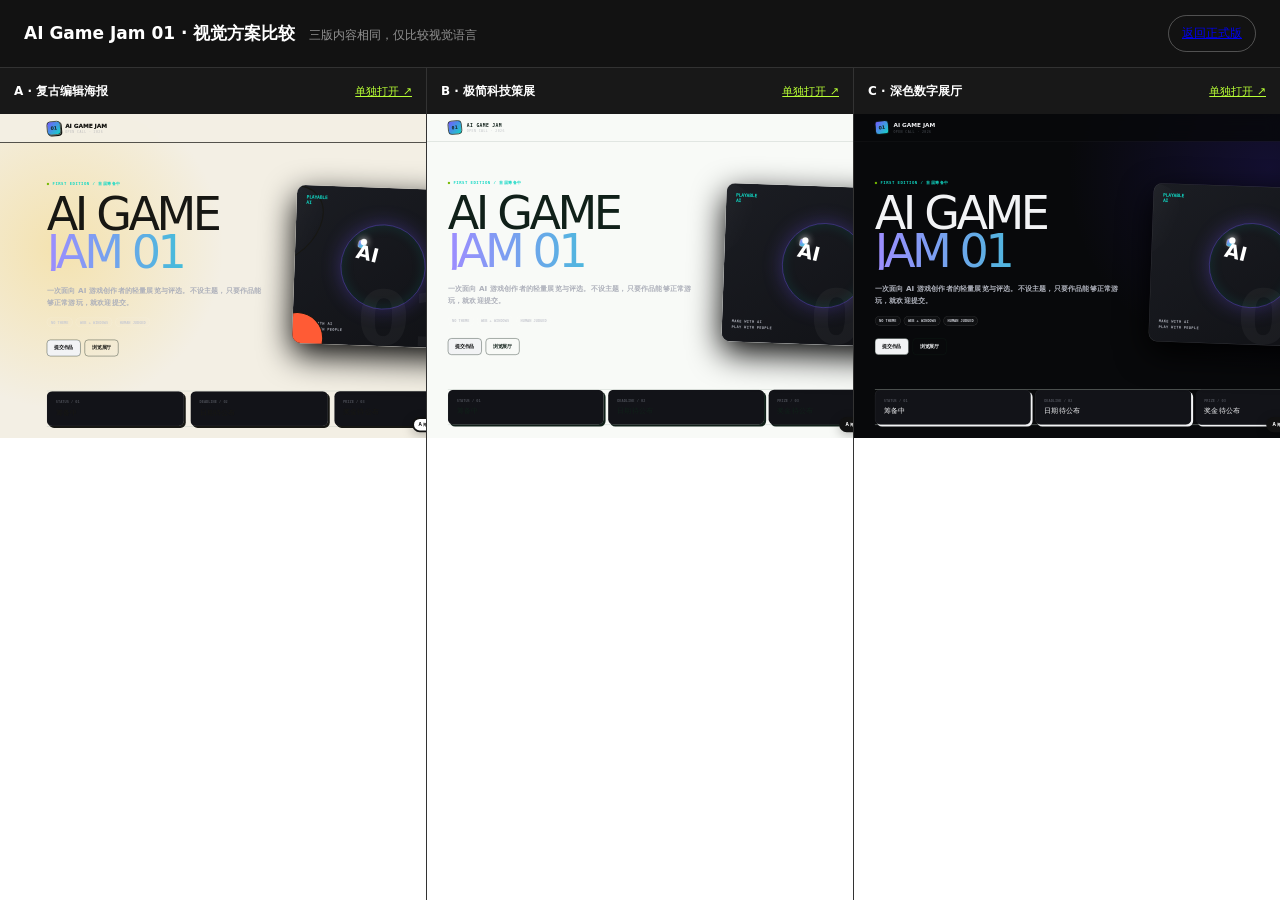
==== gamejam/compare/index.html @ 41d48e21 "Add three AI Game Jam visual previews" ====
<!doctype html>
<html lang="zh-CN">
<head>
  <meta charset="utf-8">
  <meta name="viewport" content="width=device-width, initial-scale=1">
  <meta name="robots" content="noindex">
  <title>视觉方案比较｜AI Game Jam 01</title>
  <style>
    *{box-sizing:border-box}body{margin:0;background:#121212;color:#fff;font-family:Inter,"PingFang SC",system-ui,sans-serif}.top{height:68px;padding:0 24px;display:flex;align-items:center;justify-content:space-between;border-bottom:1px solid #ffffff22}.top div{display:flex;align-items:baseline;gap:14px}.top h1{font-size:17px;margin:0}.top span{font-size:12px;color:#929292}.top a{padding:9px 13px;border:1px solid #ffffff44;border-radius:999px;font-size:12px}.grid{display:grid;grid-template-columns:repeat(3,1fr);gap:1px;background:#ffffff24}.option{min-width:0;background:#181818}.option header{height:46px;padding:0 14px;display:flex;align-items:center;justify-content:space-between}.option strong{font-size:12px}.option a{font-size:11px;color:#b8ff35}.frame{height:calc(100vh - 114px);overflow:hidden;background:#fff}.frame iframe{width:1440px;height:900px;border:0;transform:scale(.36);transform-origin:top left}.note{display:none}@media(max-width:900px){.top span{display:none}.grid{display:block}.option{margin-bottom:1px}.frame{height:520px}.frame iframe{transform:scale(.52)}.note{display:block;padding:12px 18px;background:#b8ff35;color:#111;font-size:12px}}
  </style>
</head>
<body>
  <header class="top"><div><h1>AI Game Jam 01 · 视觉方案比较</h1><span>三版内容相同，仅比较视觉语言</span></div><a href="../">返回正式版</a></header>
  <p class="note">窄屏设备将纵向排列；建议在电脑上比较。</p>
  <main class="grid">
    <section class="option"><header><strong>A · 复古编辑海报</strong><a href="../preview/?theme=a" target="_blank">单独打开 ↗</a></header><div class="frame"><iframe src="../preview/?theme=a" title="A 复古编辑海报"></iframe></div></section>
    <section class="option"><header><strong>B · 极简科技策展</strong><a href="../preview/?theme=b" target="_blank">单独打开 ↗</a></header><div class="frame"><iframe src="../preview/?theme=b" title="B 极简科技策展"></iframe></div></section>
    <section class="option"><header><strong>C · 深色数字展厅</strong><a href="../preview/?theme=c" target="_blank">单独打开 ↗</a></header><div class="frame"><iframe src="../preview/?theme=c" title="C 深色数字展厅"></iframe></div></section>
  </main>
</body>
</html>
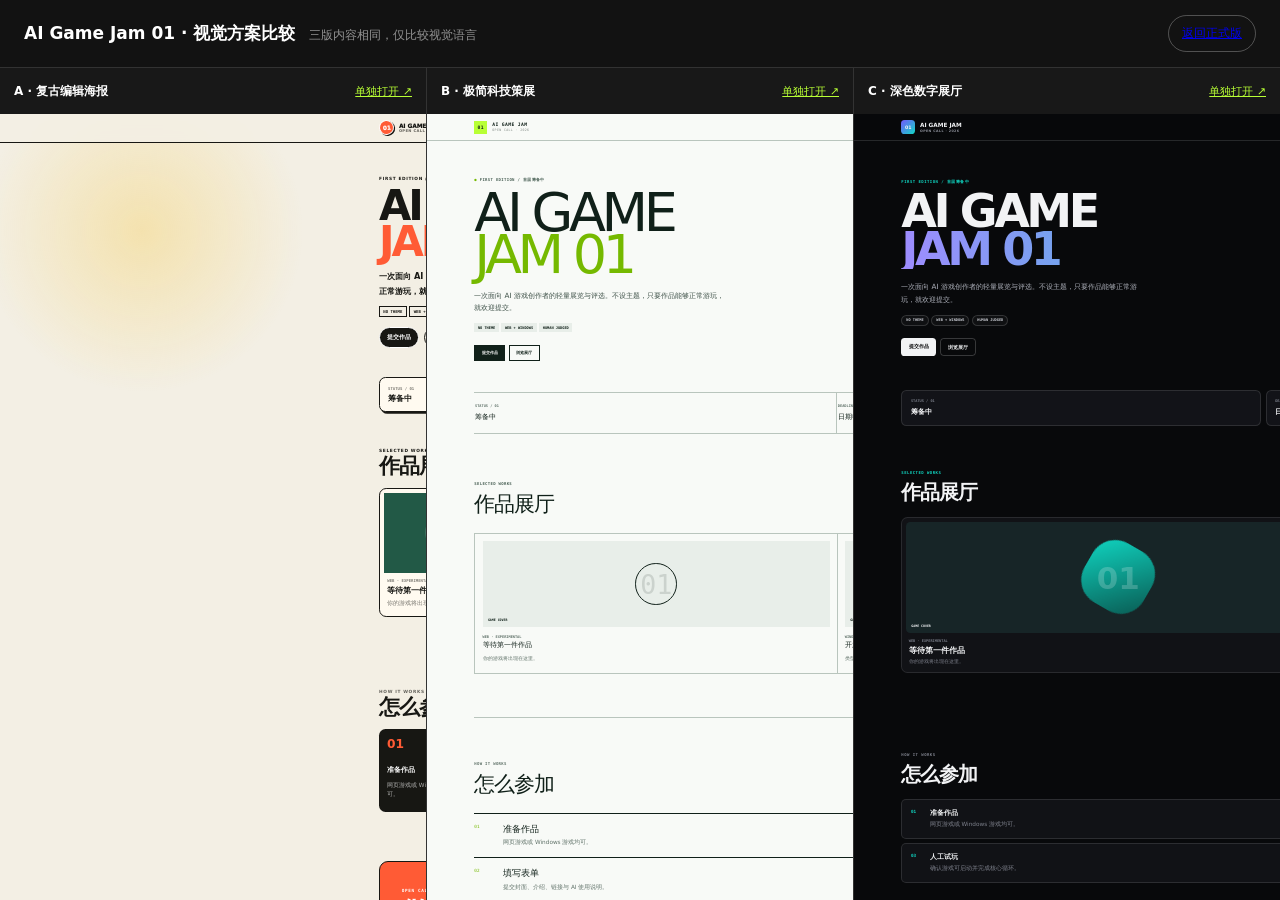
==== commit 7c7e450f: "Fix side-by-side preview rendering" ====
--- a/gamejam/compare/index.html
+++ b/gamejam/compare/index.html
@@ -6,7 +6,7 @@
   <meta name="robots" content="noindex">
   <title>视觉方案比较｜AI Game Jam 01</title>
   <style>
-    *{box-sizing:border-box}body{margin:0;background:#121212;color:#fff;font-family:Inter,"PingFang SC",system-ui,sans-serif}.top{height:68px;padding:0 24px;display:flex;align-items:center;justify-content:space-between;border-bottom:1px solid #ffffff22}.top div{display:flex;align-items:baseline;gap:14px}.top h1{font-size:17px;margin:0}.top span{font-size:12px;color:#929292}.top a{padding:9px 13px;border:1px solid #ffffff44;border-radius:999px;font-size:12px}.grid{display:grid;grid-template-columns:repeat(3,1fr);gap:1px;background:#ffffff24}.option{min-width:0;background:#181818}.option header{height:46px;padding:0 14px;display:flex;align-items:center;justify-content:space-between}.option strong{font-size:12px}.option a{font-size:11px;color:#b8ff35}.frame{height:calc(100vh - 114px);overflow:hidden;background:#fff}.frame iframe{width:1440px;height:900px;border:0;transform:scale(.36);transform-origin:top left}.note{display:none}@media(max-width:900px){.top span{display:none}.grid{display:block}.option{margin-bottom:1px}.frame{height:520px}.frame iframe{transform:scale(.52)}.note{display:block;padding:12px 18px;background:#b8ff35;color:#111;font-size:12px}}
+    *{box-sizing:border-box}body{margin:0;background:#121212;color:#fff;font-family:Inter,"PingFang SC",system-ui,sans-serif}.top{height:68px;padding:0 24px;display:flex;align-items:center;justify-content:space-between;border-bottom:1px solid #ffffff22}.top div{display:flex;align-items:baseline;gap:14px}.top h1{font-size:17px;margin:0}.top span{font-size:12px;color:#929292}.top a{padding:9px 13px;border:1px solid #ffffff44;border-radius:999px;font-size:12px}.grid{display:grid;grid-template-columns:repeat(3,1fr);gap:1px;background:#ffffff24}.option{min-width:0;background:#181818}.option header{height:46px;padding:0 14px;display:flex;align-items:center;justify-content:space-between}.option strong{font-size:12px}.option a{font-size:11px;color:#b8ff35}.frame{height:calc(100vh - 114px);overflow:hidden;background:#fff}.frame iframe{width:277.78%;height:250%;border:0;zoom:.36}.note{display:none}@media(max-width:900px){.top span{display:none}.grid{display:block}.option{margin-bottom:1px}.frame{height:520px}.frame iframe{width:192.31%;height:192.31%;zoom:.52}.note{display:block;padding:12px 18px;background:#b8ff35;color:#111;font-size:12px}}
   </style>
 </head>
 <body>
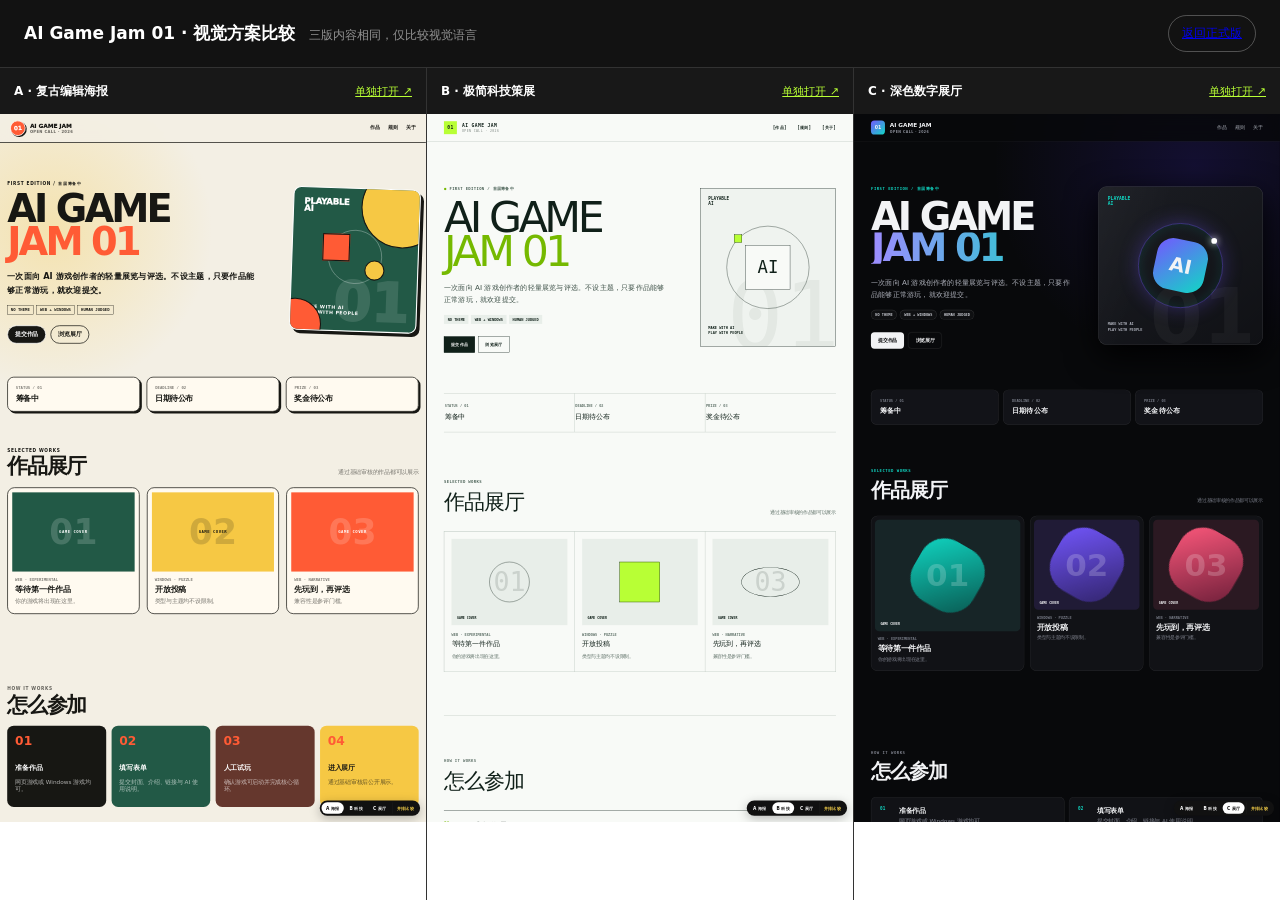
==== commit 09d0dc14: "Refine visual comparison scaling" ====
--- a/gamejam/compare/index.html
+++ b/gamejam/compare/index.html
@@ -6,7 +6,7 @@
   <meta name="robots" content="noindex">
   <title>视觉方案比较｜AI Game Jam 01</title>
   <style>
-    *{box-sizing:border-box}body{margin:0;background:#121212;color:#fff;font-family:Inter,"PingFang SC",system-ui,sans-serif}.top{height:68px;padding:0 24px;display:flex;align-items:center;justify-content:space-between;border-bottom:1px solid #ffffff22}.top div{display:flex;align-items:baseline;gap:14px}.top h1{font-size:17px;margin:0}.top span{font-size:12px;color:#929292}.top a{padding:9px 13px;border:1px solid #ffffff44;border-radius:999px;font-size:12px}.grid{display:grid;grid-template-columns:repeat(3,1fr);gap:1px;background:#ffffff24}.option{min-width:0;background:#181818}.option header{height:46px;padding:0 14px;display:flex;align-items:center;justify-content:space-between}.option strong{font-size:12px}.option a{font-size:11px;color:#b8ff35}.frame{height:calc(100vh - 114px);overflow:hidden;background:#fff}.frame iframe{width:277.78%;height:250%;border:0;zoom:.36}.note{display:none}@media(max-width:900px){.top span{display:none}.grid{display:block}.option{margin-bottom:1px}.frame{height:520px}.frame iframe{width:192.31%;height:192.31%;zoom:.52}.note{display:block;padding:12px 18px;background:#b8ff35;color:#111;font-size:12px}}
+    *{box-sizing:border-box}body{margin:0;background:#121212;color:#fff;font-family:Inter,"PingFang SC",system-ui,sans-serif}.top{height:68px;padding:0 24px;display:flex;align-items:center;justify-content:space-between;border-bottom:1px solid #ffffff22}.top div{display:flex;align-items:baseline;gap:14px}.top h1{font-size:17px;margin:0}.top span{font-size:12px;color:#929292}.top a{padding:9px 13px;border:1px solid #ffffff44;border-radius:999px;font-size:12px}.grid{display:grid;grid-template-columns:repeat(3,1fr);gap:1px;background:#ffffff24}.option{min-width:0;background:#181818}.option header{height:46px;padding:0 14px;display:flex;align-items:center;justify-content:space-between}.option strong{font-size:12px}.option a{font-size:11px;color:#b8ff35}.frame{height:calc(100vh - 114px);overflow:hidden;background:#fff}.frame iframe{width:277.78%;height:250%;border:0;transform:scale(.36);transform-origin:0 0}.note{display:none}@media(max-width:900px){.top span{display:none}.grid{display:block}.option{margin-bottom:1px}.frame{height:520px}.frame iframe{width:192.31%;height:192.31%;transform:scale(.52)}.note{display:block;padding:12px 18px;background:#b8ff35;color:#111;font-size:12px}}
   </style>
 </head>
 <body>
